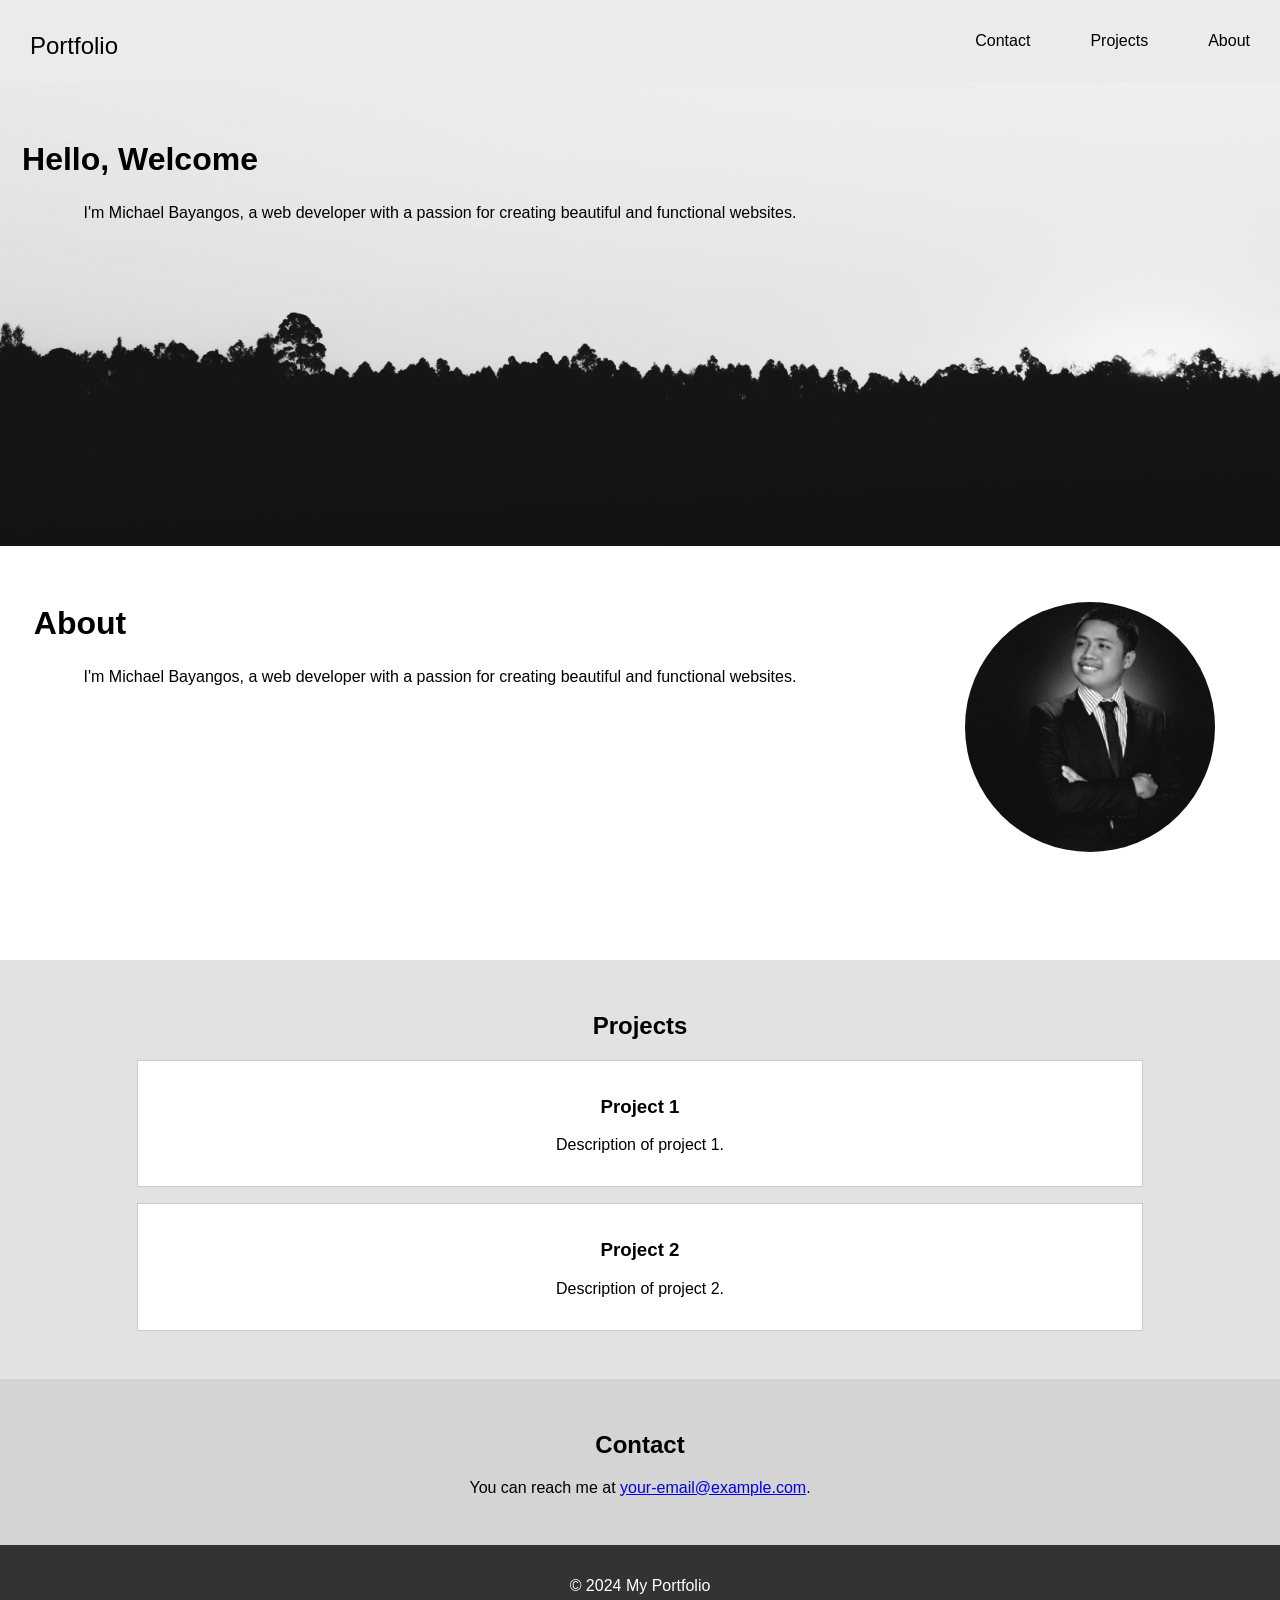
==== landing.html @ b18455b4 "Portfolio" ====
<!DOCTYPE html>
<html lang="en">
  <head>
    <meta charset="UTF-8" />
    <meta name="viewport" content="width=device-width, initial-scale=1.0" />
    <title>My Portfolio</title>
    <link rel="stylesheet" href="style.css" />
  </head>
  <body>
    <header>
      <nav>
        <ul>
          <li><a id="navPortfolio" href="">Portfolio</a></li>
          <li><a id="navAbout" href="#about">About</a></li>
          <li><a id="navProjects" href="#projects">Projects</a></li>
          <li><a id="navContact" href="#contact">Contact</a></li>
        </ul>
      </nav>
    </header>
    <section id="home">
      <h2 class="homeGreet">Hello, Welcome</h2>
      <p class="homegreetings">
         I'm Michael Bayangos, a web developer with a passion for creating beautiful and
        functional websites.
      </p>
    </section>
    <section id="about">
      <h2 class="greet">About</h2>
      <p class="hellogreetings">
         I'm Michael Bayangos, a web developer with a passion for creating beautiful and
        functional websites.
      </p>
      <img id="img" src="img/450399278_803275131890811_8362940884417245795_n.jpg" alt="" />
    </section>
    <section id="projects">
      <h2>Projects</h2>
      <div class="project">
        <h3>Project 1</h3>
        <p>Description of project 1.</p>
      </div>
      <div class="project">
        <h3>Project 2</h3>
        <p>Description of project 2.</p>
      </div>
    </section>
    <section id="contact">
      <h2>Contact</h2>
      <p>
        You can reach me at
        <a href="mailto:your-email@example.com">your-email@example.com</a>.
      </p>
    </section>
    <footer>
      <p>&copy; 2024 My Portfolio</p>
    </footer>
  </body>
</html>
---- style.css ----
body {
    font-family: Arial, sans-serif;
    margin: 0;
    padding: 0;
}

header {
    background-color: #EBEBEB;
    color: white;
    padding: 1em 0;
    text-align: center;
}

nav ul {
    list-style: none;
    padding: 0;
}

nav ul li {
    display: inline;
    margin: 0 1em;
}

nav ul li a, #navProjects,#navAbout,#navContact {
    margin-top: -10px;
    padding: 10px;
    margin-left: 20px;
    margin-right: 20px;
    position: relative;
    float: right;
    color: black;
    text-decoration: none;
}
#navProjects:hover,#navAbout:hover,#navContact:hover {
    float: right;
    color: white;
    text-decoration: none;
    background-color: black;
}
#navPortfolio{
    font-size: 24px;
    position: relative;
    float: left;
}
section {
    padding: 2em;
    text-align: center;
}

section#about {
    height: 350px;
    width: auto;
}
section#home {
    background-image: url(img/pexels-joaojesusdesign-925743.jpg);
    background-size: cover;
    background-repeat: no-repeat;
    height: 400px;
    width: auto;
}
#img{
    position: relative;
    height: 250px;
    width: auto;
    left: 450px;
    bottom: 100px;
    border-radius: 50%;
}
.greet{
    position: relative;
    font-size: 32px;
    right: 560px;
}
.homeGreet{
    position: relative;
    font-size: 32px;
    right: 500px;
}
.homegreetings{
    position: relative;
    right: 200px;
}
.hellogreetings{
    position: relative;
    right: 200px;
}
section#projects {
    background-color: #e2e2e2;
}

section#contact {
    background-color: #d4d4d4;
}

.project {
    background-color: white;
    border: 1px solid #ccc;
    margin: 1em auto;
    padding: 1em;
    width: 80%;
}

footer {
    background-color: #333;
    color: white;
    padding: 1em 0;
    text-align: center;
}
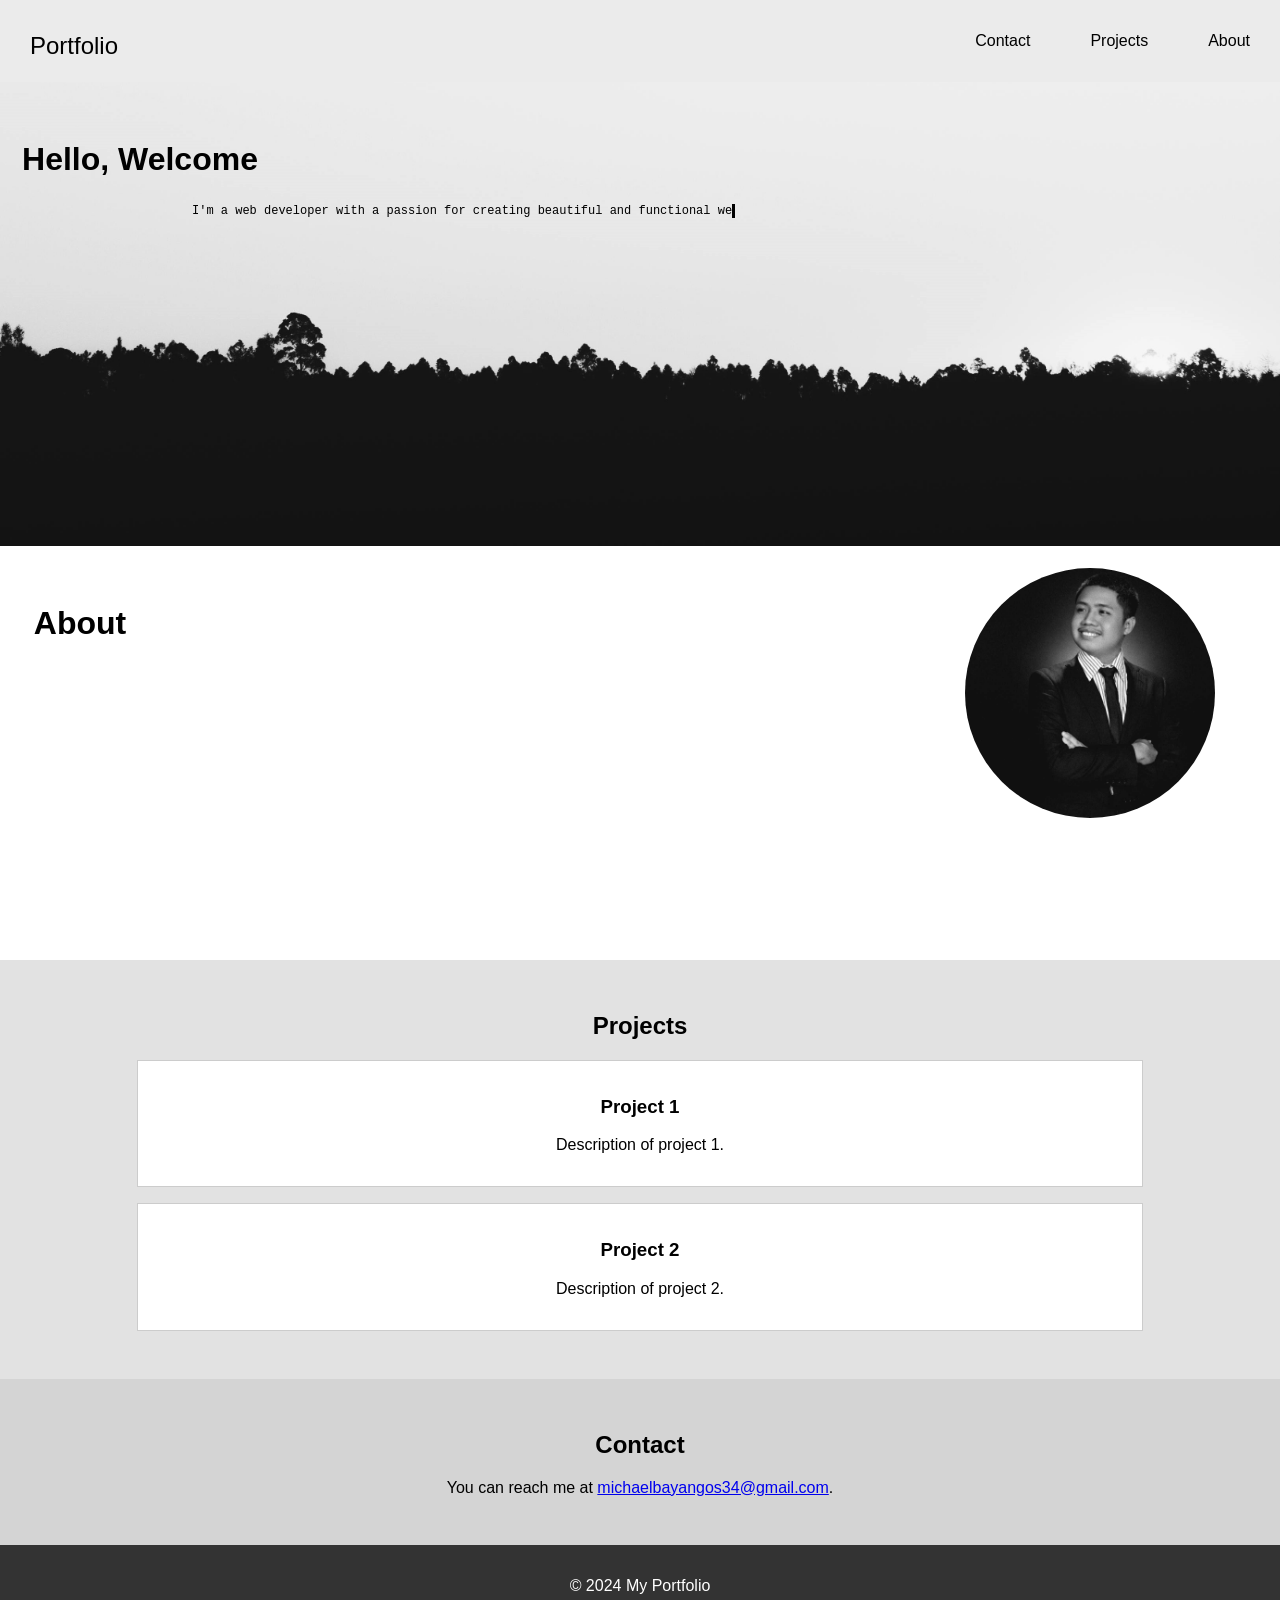
==== commit 0a494f6e: "updated" ====
--- a/landing.html
+++ b/landing.html
@@ -19,18 +19,19 @@
     </header>
     <section id="home">
       <h2 class="homeGreet">Hello, Welcome</h2>
-      <p class="homegreetings">
-         I'm Michael Bayangos, a web developer with a passion for creating beautiful and
-        functional websites.
+      <p class="typeText">
+        I'm a web developer with a passion for creating beautiful and functional
+        websites.
       </p>
     </section>
     <section id="about">
       <h2 class="greet">About</h2>
-      <p class="hellogreetings">
-         I'm Michael Bayangos, a web developer with a passion for creating beautiful and
-        functional websites.
-      </p>
-      <img id="img" src="img/450399278_803275131890811_8362940884417245795_n.jpg" alt="" />
+      <img
+        id="img"
+        src="img/450399278_803275131890811_8362940884417245795_n.jpg"
+        alt=""
+      />
+      
     </section>
     <section id="projects">
       <h2>Projects</h2>
@@ -47,7 +48,7 @@
       <h2>Contact</h2>
       <p>
         You can reach me at
-        <a href="mailto:your-email@example.com">your-email@example.com</a>.
+        <a href="mailto:your-email@example.com">michaelbayangos34@gmail.com</a>.
       </p>
     </section>
     <footer>
--- a/style.css
+++ b/style.css
@@ -57,6 +57,7 @@
     background-repeat: no-repeat;
     height: 400px;
     width: auto;
+    overflow: hidden;
 }
 #img{
     position: relative;
@@ -80,6 +81,29 @@
     position: relative;
     right: 200px;
 }
+
+.typeText{
+    position: relative;
+    left: 160px;
+    width: 540px;
+    animation: typing 2s steps(50), blink .5s step-end infinite alternate;
+    white-space: nowrap;
+    overflow: hidden;
+    border-right: 3px solid;
+    font-family: monospace;
+    font-size: 12px;
+}
+/* cursor blinking */
+@keyframes blink{
+    50% { border-color: transparent; }
+}
+/* typing effects */
+@keyframes typing{
+    from {
+        width: 0
+      }
+}
+
 .hellogreetings{
     position: relative;
     right: 200px;
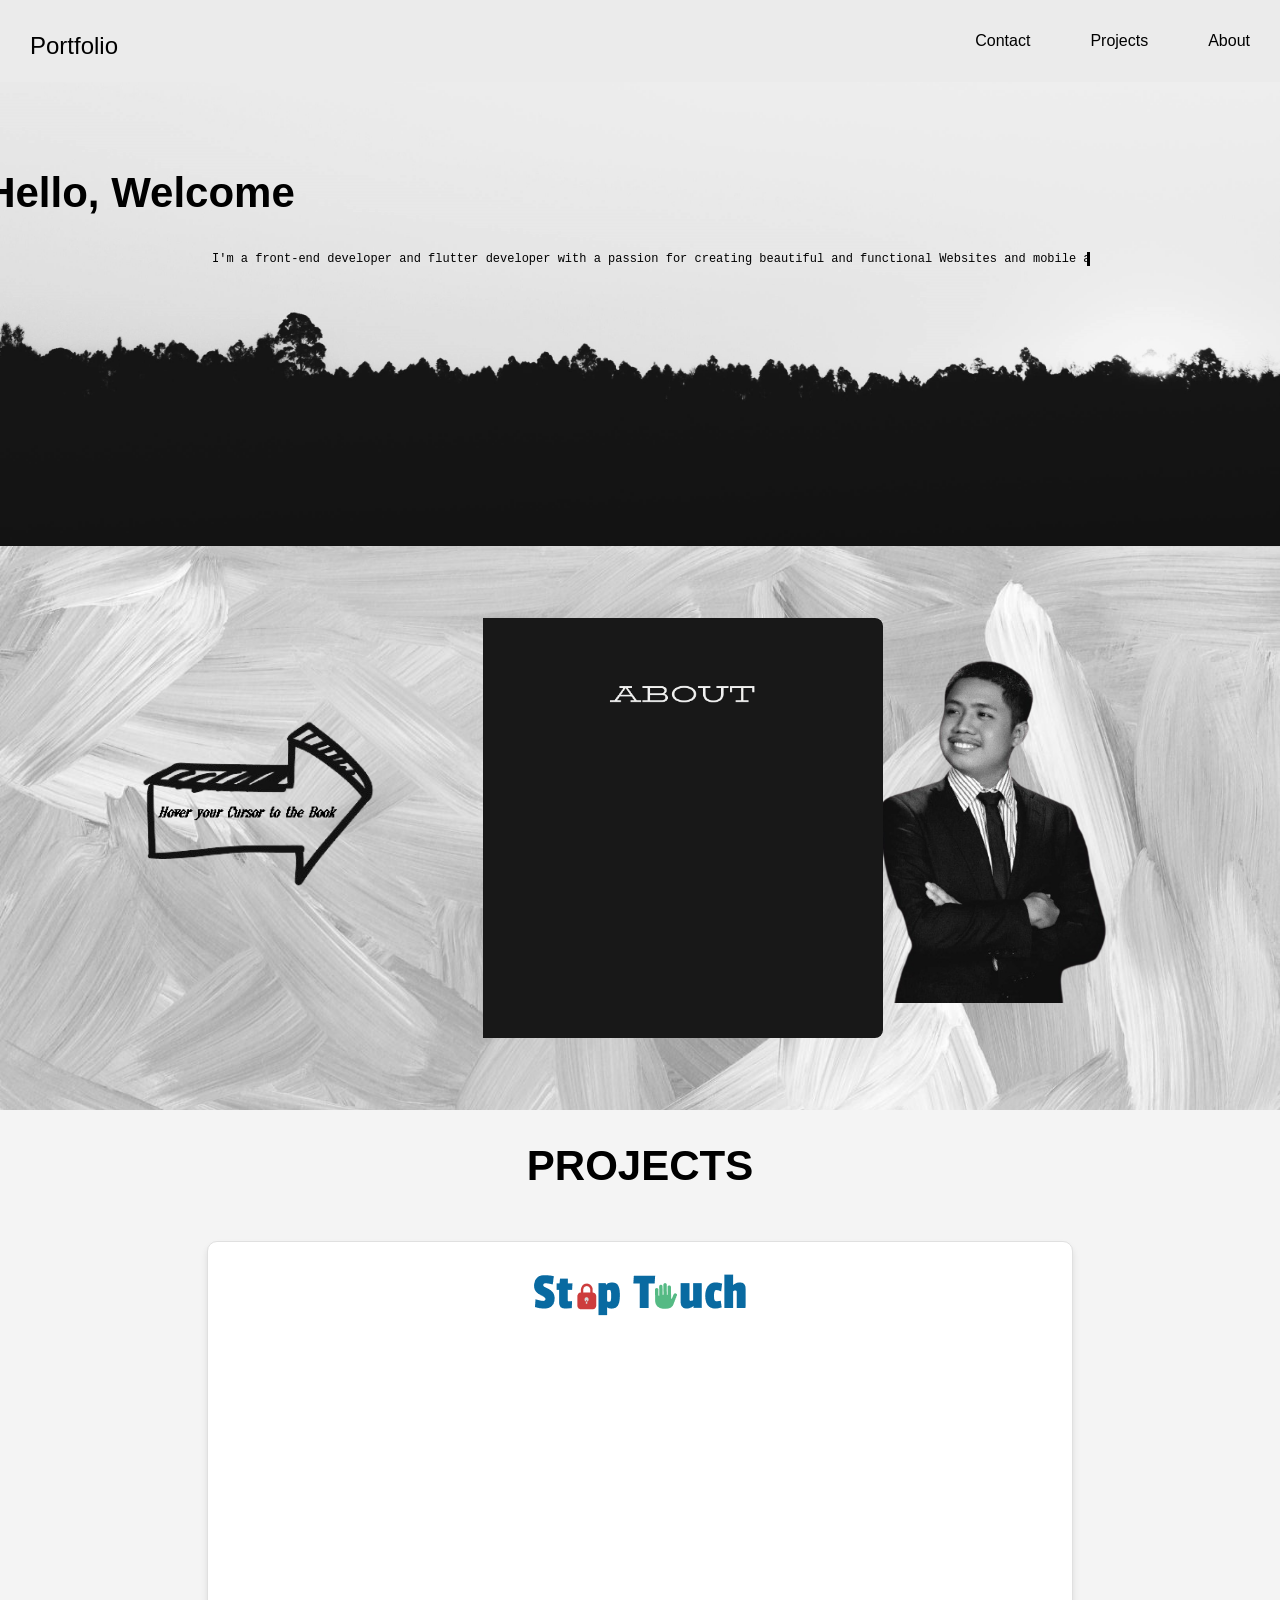
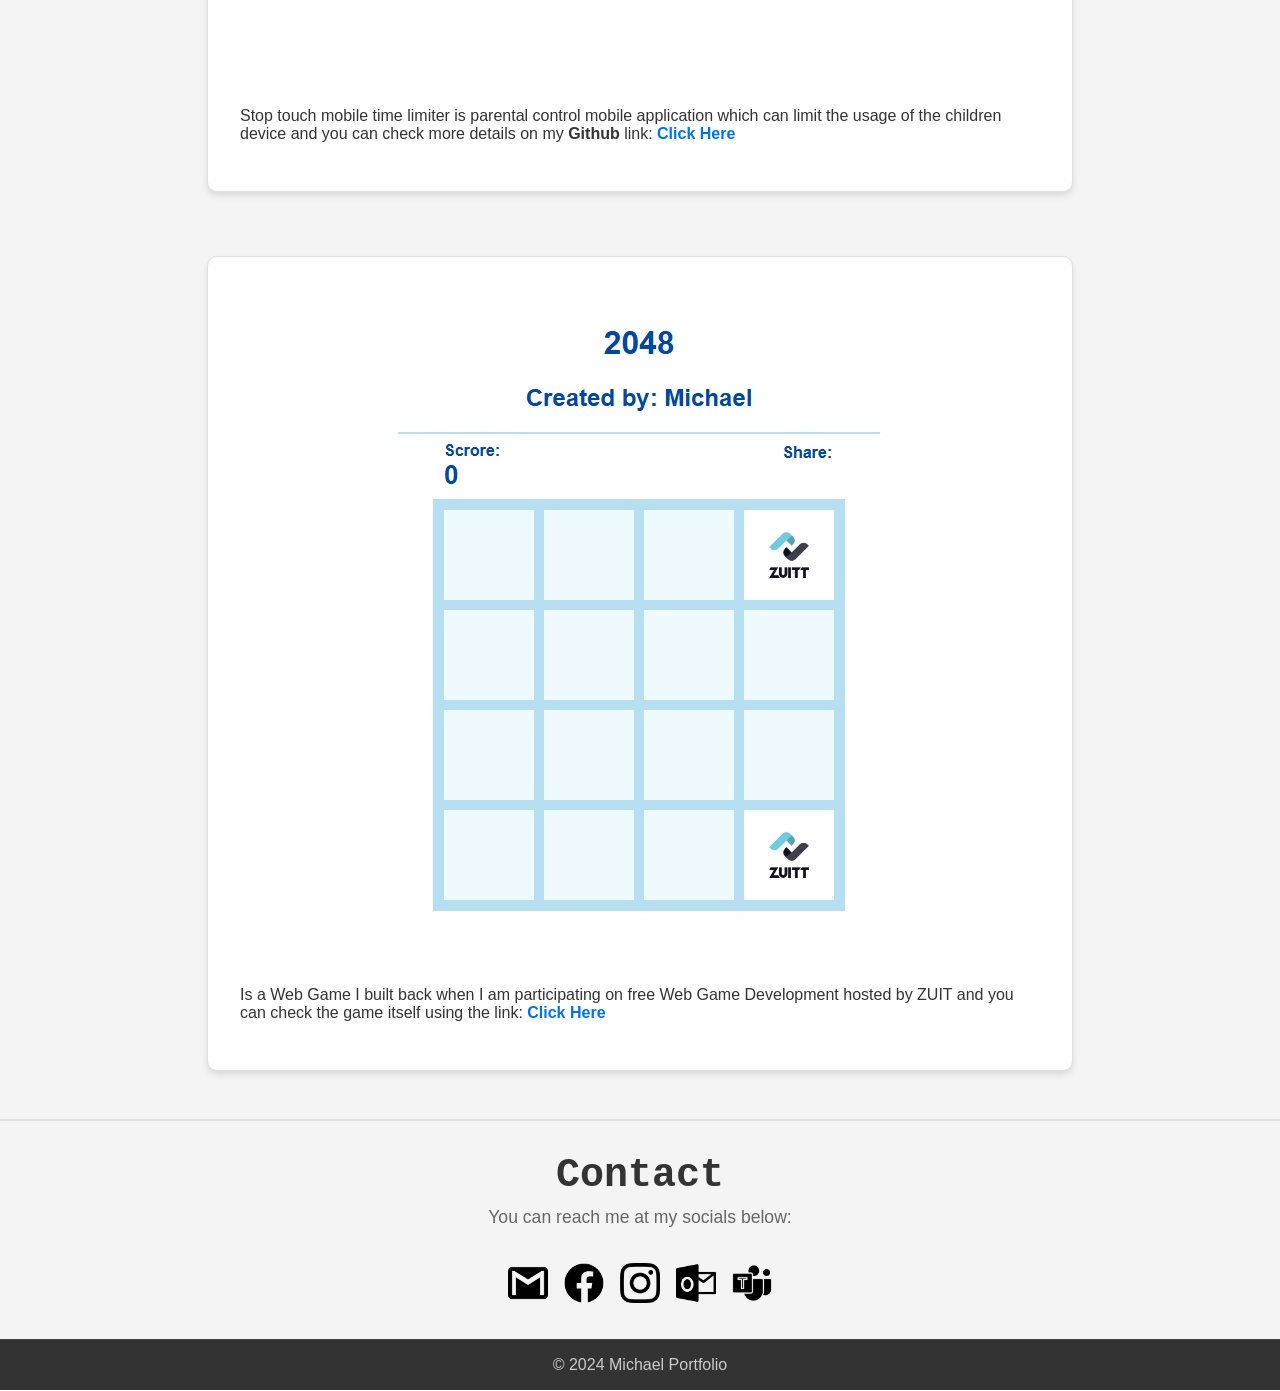
==== commit 27dfb76e: "Final update" ====
--- a/landing.html
+++ b/landing.html
@@ -7,6 +7,7 @@
     <link rel="stylesheet" href="style.css" />
   </head>
   <body>
+    <!-- navigation bar -->
     <header>
       <nav>
         <ul>
@@ -18,41 +19,175 @@
       </nav>
     </header>
     <section id="home">
-      <h2 class="homeGreet">Hello, Welcome</h2>
-      <p class="typeText">
-        I'm a web developer with a passion for creating beautiful and functional
-        websites.
-      </p>
+      <div class="background"></div>
+      <div class="content">
+        <h2 class="homeGreet">Hello, Welcome</h2>
+        <p class="typeText">
+          I'm a front-end developer and flutter developer with a passion for
+          creating beautiful and functional Websites and mobile application.
+        </p>
+      </div>
     </section>
+
+    <!-- about -->
     <section id="about">
-      <h2 class="greet">About</h2>
+      <div>
+        <img
+          id="img"
+          class="arrow"
+          src="img/arrow-removebg-preview.png"
+          alt=""
+        />
+      </div>
+      <div class="book">
+        <div class="back"></div>
+        <div class="page6">
+          <h2>About Me</h2>
+          <p>
+            Hello! I'm <strong>Michael Angelo D. Bayangos</strong>, a passionate
+            and driven <strong>Web and Mobile Application Developer</strong>. I
+            am 22 years old and was born on May 06, 2002.
+          </p>
+          <p>
+            I graduated from Tarlac State University with a Bachelor of
+            Information Technology, specializing in Web and Mobile Applications.
+            I am honored to have graduated with Latin Honor as Cum Laude.
+          </p>
+          <h3>Skills</h3>
+          <ul>
+            <li>Knows the Basic of <strong>Flutter Development</strong></li>
+            <li>Basic <strong>Front-End Developer</strong></li>
+            <li>Skilled in <strong>Web Design</strong></li>
+            <li>
+              Proficient with <strong>Microsoft Word and PowerPoint</strong>
+            </li>
+            <li>Excellent <strong>Verbal and Written Communication</strong></li>
+            <li>Willing to learn</li>
+          </ul>
+        </div>
+
+        <div class="page5"></div>
+        <div class="page4"></div>
+        <div class="page3"></div>
+        <div class="page2"></div>
+        <div class="page1"></div>
+        <div class="front">
+          <img class="aboutImg" src="img/about.png" alt="" />
+        </div>
+      </div>
       <img
         id="img"
-        src="img/450399278_803275131890811_8362940884417245795_n.jpg"
+        src="img/450399278_803275131890811_8362940884417245795_n-removebg-preview.png"
         alt=""
       />
-      
     </section>
+    <!-- project section -->
     <section id="projects">
-      <h2>Projects</h2>
-      <div class="project">
-        <h3>Project 1</h3>
-        <p>Description of project 1.</p>
-      </div>
-      <div class="project">
-        <h3>Project 2</h3>
-        <p>Description of project 2.</p>
+      <h2 style="font-size: 42px; margin-top: 0">PROJECTS</h2>
+      <div class="ProjectContainer">
+        <div class="project">
+          <img src="img/stoptouch.png" alt="" />
+          <br />
+          <br />
+          <iframe
+            width="560"
+            height="315"
+            src="https://www.youtube.com/embed/-JxLaYnasuM?si=JFwAoo6D-FTIJoJp"
+            title="YouTube video player"
+            frameborder="0"
+            allow="accelerometer; autoplay; clipboard-write; encrypted-media; gyroscope; picture-in-picture; web-share"
+            referrerpolicy="strict-origin-when-cross-origin"
+            allowfullscreen
+          ></iframe>
+          <br /><br />
+          <p class="projectInfo">
+            Stop touch mobile time limiter is parental control mobile
+            application which can limit the usage of the children device and you
+            can check more details on my <strong>Github</strong> link:
+            <a
+              class="projectLink"
+              target="_blank"
+              href="https://github.com/MichaelBayangos/stoptouch"
+              >Click Here</a
+            >
+          </p>
+        </div>
+        <div class="project">
+          <img class="project2048" src="img/2048.png" alt="" />
+          <p class="projectInfo">
+            Is a Web Game I built back when I am participating on free Web Game
+            Development hosted by ZUIT and you can check the game itself using
+            the link:
+            <a
+              class="projectLink"
+              target="_blank"
+              href="https://michaelbayangos.github.io/js-fcbPortfolioBayangos/"
+              >Click Here</a
+            >
+          </p>
+        </div>
       </div>
     </section>
+    <!-- contact section -->
     <section id="contact">
-      <h2>Contact</h2>
-      <p>
-        You can reach me at
-        <a href="mailto:your-email@example.com">michaelbayangos34@gmail.com</a>.
-      </p>
+      <h2 style="font-family: monospace; font-size: 40px; margin-top: 0">
+        Contact
+      </h2>
+      <p>You can reach me at my socials below:</p>
+      <div class="iconContainer">
+        <a target="_blank" href="mailto:michaelbayangos@gmail.com">
+          <img
+            width="30"
+            height="30"
+            class="icons"
+            src="img/gmail-logo.png"
+            alt="Gmail"
+          />
+        </a>
+        <a target="_blank" href="https://www.facebook.com/jelobyngs">
+          <img
+            width="30"
+            height="30"
+            class="icons"
+            src="img/facebook.png"
+            alt="Facebook"
+          />
+        </a>
+        <a target="_blank" href="https://www.instagram.com/jeloyalll/">
+          <img
+            width="30"
+            height="30"
+            class="icons"
+            src="img/instagram.png"
+            alt="Instagram"
+          />
+        </a>
+        <a target="_blank" href="mailto:ma.bayangos0263@student.tsu.edu.ph">
+          <img
+            width="30"
+            height="30"
+            class="icons"
+            src="img/outlook.png"
+            alt="Outlook"
+          />
+        </a>
+        <a
+          target="_blank"
+          href="https://teams.microsoft.com/l/chat/0/0?users=ma.bayangos0263@studen.tsu.edu.ph"
+        >
+          <img
+            width="30"
+            height="30"
+            class="icons"
+            src="img/office.png"
+            alt="Office"
+          />
+        </a>
+      </div>
     </section>
+    <!-- footer -->
     <footer>
-      <p>&copy; 2024 My Portfolio</p>
+      <p>&copy; 2024 Michael Portfolio</p>
     </footer>
   </body>
 </html>
--- a/style.css
+++ b/style.css
@@ -30,6 +30,7 @@
     float: right;
     color: black;
     text-decoration: none;
+    transition: .4s ease;
 }
 #navProjects:hover,#navAbout:hover,#navContact:hover {
     float: right;
@@ -47,34 +48,184 @@
     text-align: center;
 }
 
+/* section about */
 section#about {
+    height: 500px;  
+    width: auto;
+    display: flex;
+    align-items: center;
+    justify-content: space-evenly;
+    background-image: url(img/Untitled\ design.jpg);
+    background-repeat: no-repeat;
+    background-size: cover;
+}
+.aboutImg{
+  height: auto;
+  width: 400px;
+}
+.arrow{
+  position: relative;
+  animation: movingArrow 2s infinite ease;
+  animation-direction: reverse;
+}
+@keyframes movingArrow {
+  0%   {background: none; left: 0px;}
+  50%  {background: none; left: 150px;}
+  100% {background: none; left: 0px;}
+}
+
+.book {
+    transform-style: preserve-3d;
+    height: 420px;
+    width: 200px;
+    cursor: pointer;
+    backface-visibility: visible;
+  }
+  .page6{
+    font-family: monospace;
+    font-size: 16px;
+    text-align: left;
+    letter-spacing: 2px;
+  }
+  .front, .back, .page1, .page2, .page3, .page4, .page5, .page6 {
+    transform-style: preserve-3d;
+    position: absolute;
+    width: 400px;
+    height: 100%;
+    top: 0; left: 0;
+    transform-origin: left center;
+    transition: transform .5s ease-in-out, box-shadow .35s ease-in-out;
+  }
+  
+  .front, .back {
+    background: #181818;
+  }
+  
+  .front, .page1, .page3, .page5 {
+    border-bottom-right-radius: .5em;
+    border-top-right-radius: .5em;
+  }
+  
+  .back, .page2, .page4, .page6 {
+    border-bottom-right-radius: .5em;
+    border-top-right-radius: .5em;
+  }
+  
+  .page1 { 
+    background: #efefef;
+  }
+  
+  .page2 {
+    background: #efefef;
+  }
+  
+  .page3 {
+    background: #f5f5f5;
+  }
+  
+  .page4 {
+    background: #f5f5f5;
+  }
+  
+  .page5 {
+    background: #fafafa;
+  }
+  
+  .page6 {
+    background: #fdfdfd;
+    font-size: 13px;
+  }
+  
+  .book:hover .front {
+    transform: rotateY(-160deg) scale(1.1);
+    box-shadow: 0 1em 3em 0 rgba(0, 0, 0, .2);
+  }
+  
+  .book:hover .page1 {
+    transform: rotateY(-150deg) scale(1.1);
+    box-shadow: 0 1em 3em 0 rgba(0, 0, 0, .2);
+  }
+  
+  .book:hover .page2 {
+    transform: rotateY(-30deg) scale(1.1);
+    box-shadow: 0 1em 3em 0 rgba(0, 0, 0, .2);
+  }
+  
+  .book:hover .page3 {
+    transform: rotateY(-140deg) scale(1.1);
+    box-shadow: 0 1em 3em 0 rgba(0, 0, 0, .2);
+  }
+  
+  .book:hover .page4 {
+    transform: rotateY(-40deg) scale(1.1);
+    box-shadow: 0 1em 3em 0 rgba(0, 0, 0, .2);
+  }
+  
+  .book:hover .page5 {
+    transform: rotateY(-130deg) scale(1.1);
+    box-shadow: 0 1em 3em 0 rgba(0, 0, 0, .2);
+  }
+  
+  .book:hover .page6 {
+    transform: rotateY(-50deg) scale(1.1);
+    box-shadow: 0 1em 3em 0 rgba(0, 0, 0, .2);
+  }
+  
+  .book:hover .back {
+    transform: rotateY(-20deg) scale(1.1);
+  }
+  /* home section */
+  #home {
+    position: relative;
+    height: 400px;
+    overflow: hidden; /* Hide overflow on the container */
+  }
+  
+  #home .background {
+    position: absolute;
+    top: 0;
+    left: 0;
+    width: 100%;
+    height: 100%;
+    background-image: url('img/pexels-joaojesusdesign-925743.jpg');
+    background-size: cover;
+    background-repeat: no-repeat;
+    animation: zoomBackground 10s infinite linear;
+    z-index: 1;
+    /* Ensure overflow is hidden for the background */
+  }
+  
+  #home .content {
+    position: relative;
+    z-index: 2;
+    color: black; /* Adjust the color as needed */
+    text-align: center;
+    padding: 20px;
+    /* No need for overflow: hidden here as it's already managed by the parent */
+  }
+  
+  @keyframes zoomBackground {
+    0% { transform: scale(1); }
+    50% { transform: scale(1.05); }
+    100% { transform: scale(1); }
+  }
+  
+
+#img{
     height: 350px;
     width: auto;
 }
-section#home {
-    background-image: url(img/pexels-joaojesusdesign-925743.jpg);
-    background-size: cover;
-    background-repeat: no-repeat;
-    height: 400px;
-    width: auto;
-    overflow: hidden;
-}
-#img{
-    position: relative;
-    height: 250px;
-    width: auto;
-    left: 450px;
-    bottom: 100px;
-    border-radius: 50%;
-}
+
 .greet{
     position: relative;
+    text-align: center;
+    top: 100px;
     font-size: 32px;
-    right: 560px;
+    color: white;
 }
 .homeGreet{
     position: relative;
-    font-size: 32px;
+    font-size: 42px;
     right: 500px;
 }
 .homegreetings{
@@ -85,7 +236,7 @@
 .typeText{
     position: relative;
     left: 160px;
-    width: 540px;
+    width: 875px;
     animation: typing 2s steps(50), blink .5s step-end infinite alternate;
     white-space: nowrap;
     overflow: hidden;
@@ -108,25 +259,167 @@
     position: relative;
     right: 200px;
 }
+/* project section */
 section#projects {
-    background-color: #e2e2e2;
-}
-
+  background-color: #f4f4f4;
+  overflow: hidden;
+  padding: 2em 0;
+}
+
+.ProjectContainer {
+  display: flex;
+  flex-direction: column;
+  align-items: center;
+  gap: 2em;
+  max-width: 1200px;
+  margin: 0 auto;
+  padding: 0 1em;
+}
+
+.project {
+  background-color: #ffffff;
+  border: 1px solid #e0e0e0;
+  border-radius: 10px;
+  margin: 1em 0;
+  padding: 2em;
+  width: 100%;
+  max-width: 800px;
+  box-shadow: 0 4px 6px rgba(0, 0, 0, 0.1);
+  transition: transform 0.3s, box-shadow 0.3s;
+  text-align: center;
+}
+
+.project:hover {
+  transform: translateY(-10px);
+  box-shadow: 0 6px 12px rgba(0, 0, 0, 0.15);
+}
+
+.project img {
+  max-width: 100%;
+  height: auto;
+  border-radius: 10px;
+}
+
+.project iframe {
+  width: 100%;
+  height: 315px;
+  border-radius: 10px;
+  margin-top: 1em;
+}
+
+.projectInfo {
+  font-family: 'Roboto', sans-serif;
+  text-align: left;
+  margin-top: 1em;
+  color: #333;
+}
+
+.projectInfoContainer {
+  position: relative;
+  text-align: center;
+  width: 100%;
+}
+
+.project2048 {
+  max-width: 100%;
+  height: auto;
+  margin-top: 1em;
+}
+
+.projectLink {
+  color: #0073e6;
+  font-family: 'Roboto', sans-serif;
+  font-weight: bold;
+  text-decoration: none;
+  transition: color 0.3s;
+}
+
+.projectLink:hover {
+  color: #005bb5;
+}
+/* contact section */
 section#contact {
-    background-color: #d4d4d4;
-}
-
-.project {
-    background-color: white;
-    border: 1px solid #ccc;
-    margin: 1em auto;
-    padding: 1em;
-    width: 80%;
-}
-
+  background-color: #f4f4f4;
+  padding: 2em 0;
+  text-align: center;
+  border-top: 2px solid #e0e0e0;
+}
+
+section#contact h2 {
+  font-family: 'Roboto', sans-serif;
+  font-size: 2.5em;
+  margin: 0;
+  color: #333;
+}
+
+section#contact p {
+  font-family: 'Roboto', sans-serif;
+  font-size: 1.1em;
+  color: #666;
+  margin: 0.5em 0 2em;
+}
+
+.iconContainer {
+  display: flex;
+  justify-content: center;
+  gap: 1em;
+  flex-wrap: wrap;
+}
+
+.icons {
+  width: 40px;
+  height: 40px;
+  transition: transform 0.3s ease, filter 0.3s ease;
+  cursor: pointer;
+}
+
+.icons:hover {
+  transform: scale(1.1);
+  filter: brightness(1.2);
+  animation: shake 0.5s ease-in-out;
+}
+
+@keyframes shake {
+  0% { transform: translate(1px, 1px) rotate(0deg); }
+  10% { transform: translate(-1px, -2px) rotate(-1deg); }
+  20% { transform: translate(-3px, 0px) rotate(1deg); }
+  30% { transform: translate(3px, 2px) rotate(0deg); }
+  40% { transform: translate(1px, -1px) rotate(1deg); }
+  50% { transform: translate(-1px, 2px) rotate(-1deg); }
+  60% { transform: translate(-3px, 1px) rotate(0deg); }
+  70% { transform: translate(3px, 1px) rotate(-1deg); }
+  80% { transform: translate(-1px, -1px) rotate(1deg); }
+  90% { transform: translate(1px, 2px) rotate(0deg); }
+  100% { transform: translate(1px, -2px) rotate(-1deg); }
+}
+
+/* footer section */
 footer {
-    background-color: #333;
-    color: white;
-    padding: 1em 0;
-    text-align: center;
-}
+  background-color: #333;
+  color: #f4f4f4;
+  padding: 1em 0;
+  text-align: center;
+  border-top: 1px solid #444;
+  position: relative;
+  bottom: 0;
+  width: 100%;
+}
+
+footer p {
+  font-family: 'Roboto', sans-serif;
+  font-size: 1em;
+  margin: 0;
+  color: #ccc;
+}
+
+footer a {
+  color: #00aaff;
+  text-decoration: none;
+  font-weight: bold;
+  transition: color 0.3s ease;
+}
+
+footer a:hover {
+  color: #0088cc;
+}
+
